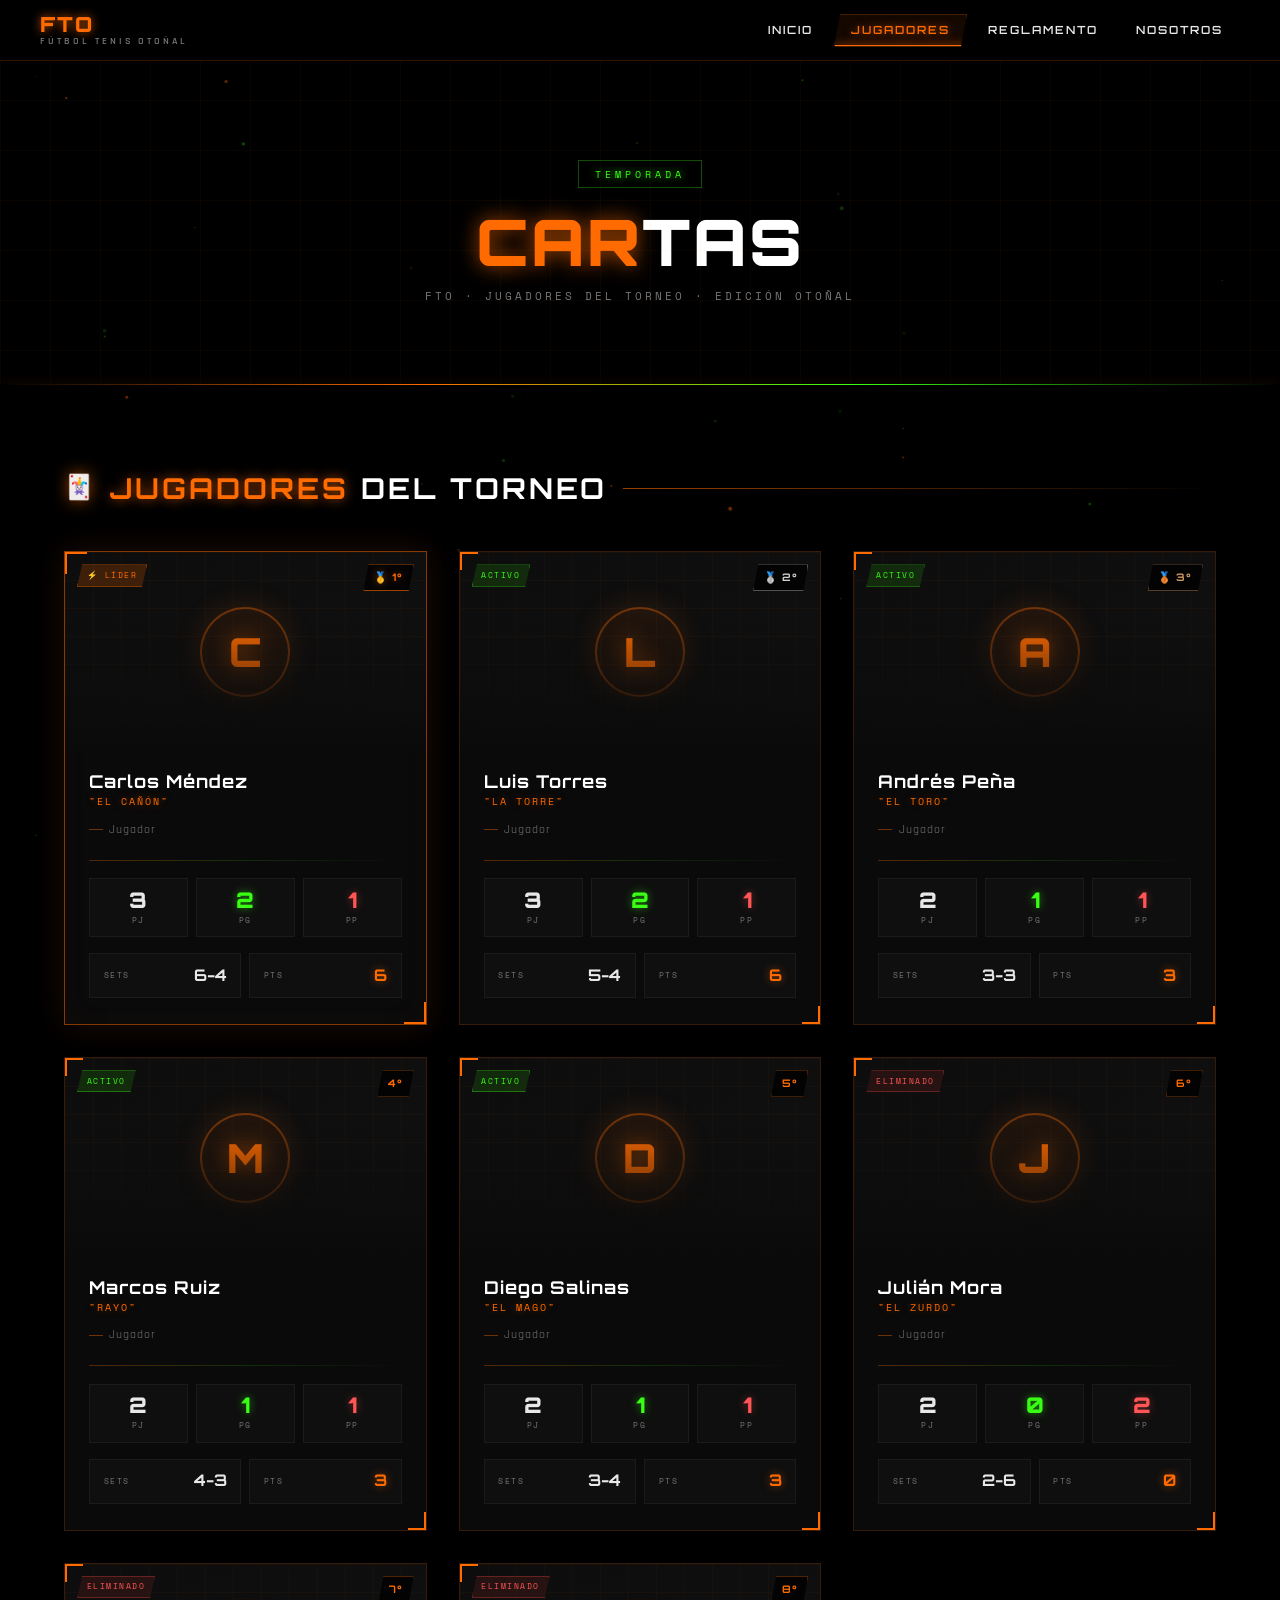
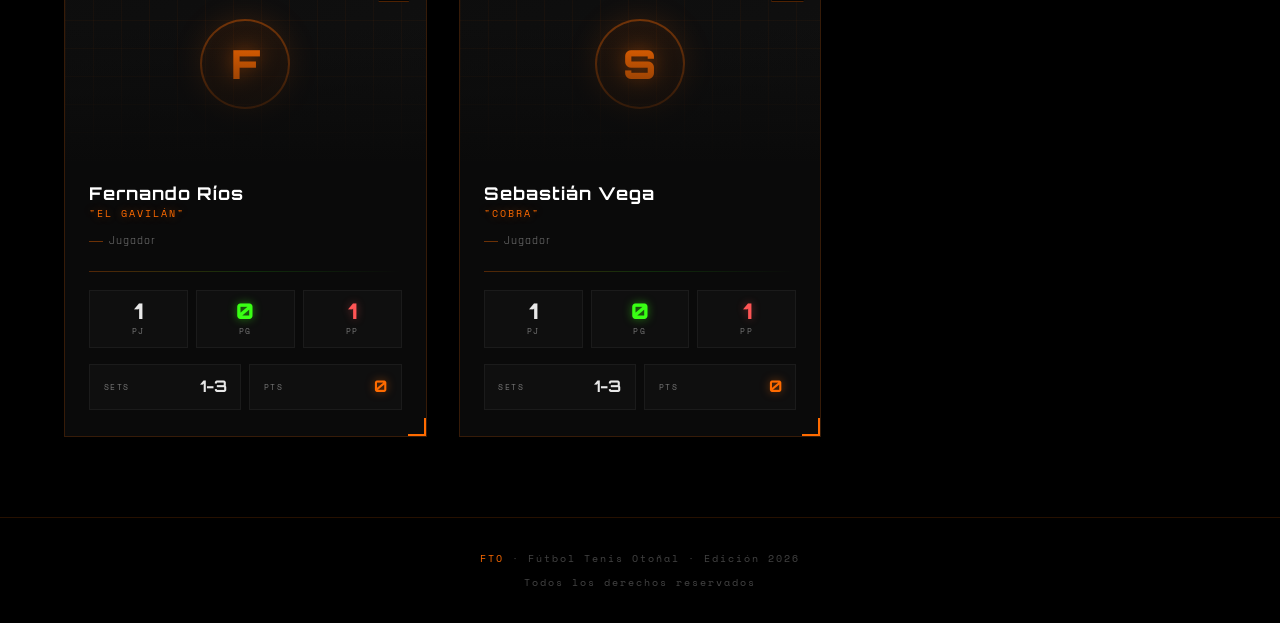
==== cartas/index.html @ f20ed4ea "b" ====
<!DOCTYPE html>
<html lang="es">
<head>
    <meta charset="UTF-8" />
    <meta name="viewport" content="width=device-width, initial-scale=1.0" />
    <meta name="description" content="Cartas de jugadores — FTO 2026." />
    <title>Cartas — FTO</title>
    <link rel="stylesheet" href="../css/style.css" />
    <link rel="stylesheet" href="../css/pages.css" />
    <link rel="stylesheet" href="../css/cartas.css" />

    <link rel="icon" type="image/png" href="img/favicon.png">
    </head>
    <body>

    <canvas id="particles-canvas" aria-hidden="true"></canvas>

    <!-- ░░ NAVBAR ░░ -->
    <nav class="navbar" role="navigation">
    <a href="/" class="nav-logo">
        <img src="img/Logo.png" alt="Logo FTO" onerror="this.style.display='none'" />
        <div class="nav-logo-text">
        <span class="nav-siglas">FTO</span>
        <span class="nav-nombre">Fútbol Tenis Otoñal</span>
        </div>
    </a>
    <button class="burger-btn" id="burger-btn" aria-label="Abrir menú">
        <span></span><span></span><span></span>
    </button>
    <ul class="nav-menu" id="nav-menu">
        <li><a href="/" class="nav-link">Inicio</a></li>
        <li><a href="/jugadores/"  class="nav-link active">Jugadores</a></li>
        <li><a href="/reglamento/" class="nav-link">Reglamento</a></li>
        <li><a href="/nosotros/"   class="nav-link">Nosotros</a></li>
    </ul>
    </nav>

    <!-- ░░ HERO INTERIOR ░░ -->
    <header class="page-hero">
    <div class="page-hero-bg" aria-hidden="true"></div>
    <div class="page-hero-tag">Temporada</div>
    <h1 class="page-hero-title"><span>Car</span>tas</h1>
    <p class="page-hero-sub">FTO · Jugadores del torneo · Edición Otoñal</p>
    <div class="page-hero-line" aria-hidden="true"></div>
    </header>

    <!-- ░░ GRID DE CARTAS ░░ -->
    <main class="section">
    <div class="container">

        <div class="section-header reveal">
        <span class="section-icon" aria-hidden="true">🃏</span>
        <h2 class="section-title">
            <span>Jugadores</span> del Torneo
        </h2>
        <div class="section-line" aria-hidden="true"></div>
        </div>

        <div class="cartas-grid" id="cartas-grid" aria-label="Cartas de jugadores">
        <!-- Renderizado por cartas.js -->
        </div>

    </div>
    </main>

    <!-- ░░ FOOTER ░░ -->
    <footer class="footer">
    <div class="footer-inner">
        <img src="img/Logo.png" alt="Logo FTO" class="footer-logo" onerror="this.style.display='none'" />
        <p class="footer-text"><span>FTO</span> · Fútbol Tenis Otoñal · Edición 2026</p>
        <p class="footer-text">Todos los derechos reservados</p>
    </div>
</footer>

<script src="../js/data.js"></script>
<script src="../js/pages.js"></script>
<script src="../js/cartas.js"></script>
</body>
</html>
---- css/style.css ----
/* =====================================================
   FTO - FÚTBOL TENIS OTOÑAL
   ESTILOS PRINCIPALES — Futurista, Neón, Otoñal
   ===================================================== */

@import url('https://fonts.googleapis.com/css2?family=Orbitron:wght@400;600;700;900&family=Rajdhani:wght@300;400;500;600;700&family=Space+Mono:wght@400;700&display=swap');

/* ─── VARIABLES ─────────────────────────────────────── */
:root {
  --naranja: #FF6B00;
  --naranja-glow: #FF8C00;
  --naranja-dark: #CC5500;
  --verde: #39FF14;
  --verde-dark: #25B50D;
  --verde-glow: #50FF30;
  --negro: #000000;
  --negro-card: #0A0A0A;
  --negro-mid: #111111;
  --negro-soft: #1A1A1A;
  --blanco: #FFFFFF;
  --blanco-soft: #E8E8E8;
  --gris: #444444;
  --gris-claro: #777777;

  --font-titulo: 'Orbitron', monospace;
  --font-cuerpo: 'Rajdhani', sans-serif;
  --font-mono: 'Space Mono', monospace;

  --transition: 0.3s cubic-bezier(0.4, 0, 0.2, 1);
  --radius: 4px;
  --radius-lg: 8px;
}

/* ─── RESET & BASE ──────────────────────────────────── */
*, *::before, *::after { box-sizing: border-box; margin: 0; padding: 0; }

html { scroll-behavior: smooth; font-size: 16px; }

body {
  background-color: var(--negro);
  color: var(--blanco);
  font-family: var(--font-cuerpo);
  font-size: 1rem;
  line-height: 1.6;
  overflow-x: hidden;
  min-height: 100vh;
}

a { text-decoration: none; color: inherit; }
ul { list-style: none; }
img { max-width: 100%; display: block; }

/* ─── PARTÍCULAS ────────────────────────────────────── */
#particles-canvas {
  position: fixed;
  top: 0; left: 0;
  width: 100%; height: 100%;
  z-index: 0;
  pointer-events: none;
}

/* ─── NAVBAR ────────────────────────────────────────── */
.navbar {
  position: fixed;
  top: 0; left: 0; right: 0;
  z-index: 1000;
  display: flex;
  align-items: center;
  justify-content: space-between;
  padding: 0.8rem 2.5rem;
  background: rgba(0, 0, 0, 0.6);
  backdrop-filter: blur(12px);
  -webkit-backdrop-filter: blur(12px);
  border-bottom: 1px solid rgba(255, 107, 0, 0.2);
  transition: var(--transition);
}

.navbar.scrolled {
  background: rgba(0, 0, 0, 0.92);
  border-bottom-color: var(--naranja);
  box-shadow: 0 0 30px rgba(255, 107, 0, 0.15);
}

.nav-logo {
  display: flex;
  align-items: center;
  gap: 0.75rem;
}

.nav-logo img {
  height: 48px;
  width: auto;
  filter: drop-shadow(0 0 8px rgba(255, 107, 0, 0.6));
  transition: var(--transition);
}

.nav-logo img:hover {
  filter: drop-shadow(0 0 16px rgba(255, 107, 0, 1));
}

.nav-logo-text {
  display: flex;
  flex-direction: column;
  line-height: 1.1;
}

.nav-siglas {
  font-family: var(--font-titulo);
  font-size: 1.3rem;
  font-weight: 900;
  color: var(--naranja);
  text-shadow: 0 0 10px rgba(255, 107, 0, 0.8);
  letter-spacing: 2px;
}

.nav-nombre {
  font-family: var(--font-cuerpo);
  font-size: 0.65rem;
  color: var(--gris-claro);
  letter-spacing: 3px;
  text-transform: uppercase;
  font-weight: 600;
}

.nav-menu {
  display: flex;
  align-items: center;
  gap: 0.25rem;
}

.nav-link {
  position: relative;
  font-family: var(--font-titulo);
  font-size: 0.7rem;
  font-weight: 600;
  letter-spacing: 2px;
  text-transform: uppercase;
  color: var(--blanco-soft);
  padding: 0.5rem 1rem;
  border: 1px solid transparent;
  transition: var(--transition);
  clip-path: polygon(6px 0%, 100% 0%, calc(100% - 6px) 100%, 0% 100%);
}

.nav-link::after {
  content: '';
  position: absolute;
  bottom: -2px; left: 0;
  width: 0; height: 2px;
  background: var(--naranja);
  box-shadow: 0 0 8px var(--naranja);
  transition: width var(--transition);
}

.nav-link:hover,
.nav-link.active {
  color: var(--naranja);
  background: rgba(255, 107, 0, 0.08);
  border-color: rgba(255, 107, 0, 0.3);
  text-shadow: 0 0 8px rgba(255, 107, 0, 0.6);
}

.nav-link:hover::after,
.nav-link.active::after {
  width: 100%;
}

/* Botones sueltos */

.a_button {
  position: relative;
  font-family: var(--font-titulo);
  font-size: 0.7rem;
  font-weight: 600;
  letter-spacing: 2px;
  text-transform: uppercase;
  color: var(--blanco-soft);
  padding: 0.5rem 1rem;
  border: 1px solid transparent;
  transition: var(--transition);
  clip-path: polygon(6px 0%, 100% 0%, calc(100% - 6px) 100%, 0% 100%);
  border: 1px solid var(--naranja);
  box-shadow: 0 0 8px var(--naranja);

  display: block;
  width: 100%;
  margin: 2rem auto;
}

.a_button::after {
  content: '';
  position: absolute;
  bottom: -2px; left: 0;
  width: 0; height: 2px;
  background: var(--naranja);
  box-shadow: 0 0 8px var(--naranja);
  transition: width var(--transition);
}

.a_button:hover,
.a_button.active {
  color: var(--naranja);
  background: rgba(255, 107, 0, 0.08);
  border-color: rgba(255, 107, 0, 0.3);
  text-shadow: 0 0 8px rgba(255, 107, 0, 0.6);
}

.a_button:hover::after,
.a_button.active::after {
  width: 100%;
}


/* Burger menu */
.burger-btn {
  display: none;
  flex-direction: column;
  justify-content: center;
  gap: 5px;
  background: none;
  border: none;
  cursor: pointer;
  padding: 4px;
}

.burger-btn span {
  display: block;
  width: 26px;
  height: 2px;
  background: var(--naranja);
  transition: var(--transition);
  transform-origin: center;
  box-shadow: 0 0 6px var(--naranja);
}

.burger-btn.active span:nth-child(1) { transform: rotate(45deg) translate(5px, 5px); }
.burger-btn.active span:nth-child(2) { opacity: 0; }
.burger-btn.active span:nth-child(3) { transform: rotate(-45deg) translate(5px, -5px); }

/* ─── HERO SECTION ──────────────────────────────────── */
.hero {
  position: relative;
  z-index: 1;
  min-height: 100vh;
  display: flex;
  flex-direction: column;
  align-items: center;
  justify-content: center;
  text-align: center;
  padding: 120px 1.5rem 4rem;
  overflow: hidden;
}

.hero-bg-lines {
  position: absolute;
  inset: 0;
  background-image:
    linear-gradient(rgba(255, 107, 0, 0.04) 1px, transparent 1px),
    linear-gradient(90deg, rgba(255, 107, 0, 0.04) 1px, transparent 1px);
  background-size: 60px 60px;
  animation: gridMove 20s linear infinite;
}

@keyframes gridMove {
  0% { background-position: 0 0; }
  100% { background-position: 60px 60px; }
}

.hero-badge {
  display: inline-flex;
  align-items: center;
  gap: 0.5rem;
  font-family: var(--font-mono);
  font-size: 0.7rem;
  letter-spacing: 4px;
  text-transform: uppercase;
  color: var(--verde);
  border: 1px solid var(--verde);
  padding: 0.35rem 1rem;
  margin-bottom: 2rem;
  position: relative;
  text-shadow: 0 0 8px var(--verde);
  box-shadow: 0 0 12px rgba(57, 255, 20, 0.2), inset 0 0 12px rgba(57, 255, 20, 0.05);
  animation: badgePulse 2s ease-in-out infinite;
}

@keyframes badgePulse {
  0%, 100% { box-shadow: 0 0 12px rgba(57, 255, 20, 0.2), inset 0 0 12px rgba(57, 255, 20, 0.05); }
  50% { box-shadow: 0 0 20px rgba(57, 255, 20, 0.4), inset 0 0 20px rgba(57, 255, 20, 0.1); }
}

.hero-badge::before, .hero-badge::after {
  content: '';
  width: 6px; height: 6px;
  background: var(--verde);
  border-radius: 50%;
  box-shadow: 0 0 6px var(--verde);
  animation: blink 1.5s ease-in-out infinite;
}

@keyframes blink {
  0%, 100% { opacity: 1; }
  50% { opacity: 0.3; }
}

.hero-logo {
  width: min(220px, 40vw);
  margin: 0 auto 1.5rem;
  filter: drop-shadow(0 0 20px rgba(255, 107, 0, 0.6)) drop-shadow(0 0 40px rgba(255, 107, 0, 0.3));
  animation: logoFloat 4s ease-in-out infinite;
}

@keyframes logoFloat {
  0%, 100% { transform: translateY(0); }
  50% { transform: translateY(-10px); }
}

.hero-titulo {
  font-family: var(--font-titulo);
  font-size: clamp(2.2rem, 7vw, 5rem);
  font-weight: 900;
  letter-spacing: -1px;
  line-height: 1.05;
  text-transform: uppercase;
  margin-bottom: 0.5rem;
}

.hero-titulo .linea1 {
  display: block;
  color: var(--blanco);
  text-shadow: 0 0 30px rgba(255,255,255,0.2);
}

.hero-titulo .linea2 {
  display: block;
  color: var(--naranja);
  text-shadow: 0 0 20px var(--naranja), 0 0 40px rgba(255, 107, 0, 0.5);
  animation: neonFlicker 5s infinite;
}

@keyframes neonFlicker {
  0%, 97%, 100% { text-shadow: 0 0 20px var(--naranja), 0 0 40px rgba(255, 107, 0, 0.5); }
  98% { text-shadow: none; }
  99% { text-shadow: 0 0 20px var(--naranja), 0 0 40px rgba(255, 107, 0, 0.5); }
}

.hero-titulo .linea3 {
  display: block;
  color: var(--blanco);
  font-size: 0.55em;
  letter-spacing: 8px;
  color: var(--gris-claro);
  margin-top: 0.3rem;
}

.hero-subtitulo {
  font-size: 1rem;
  color: var(--gris-claro);
  letter-spacing: 3px;
  text-transform: uppercase;
  margin-bottom: 3rem;
  font-family: var(--font-mono);
}

/* Stats bar */
.stats-bar {
  display: flex;
  align-items: center;
  gap: 0;
  flex-wrap: wrap;
  justify-content: center;
  border: 1px solid rgba(255, 107, 0, 0.25);
  overflow: hidden;
  clip-path: polygon(12px 0%, 100% 0%, calc(100% - 12px) 100%, 0% 100%);
}

.stat-item {
  display: flex;
  flex-direction: column;
  align-items: center;
  padding: 1rem 2.5rem;
  position: relative;
}

.stat-item + .stat-item::before {
  content: '';
  position: absolute;
  left: 0; top: 20%; bottom: 20%;
  width: 1px;
  background: rgba(255, 107, 0, 0.3);
}

.stat-num {
  font-family: var(--font-titulo);
  font-size: 2.2rem;
  font-weight: 900;
  color: var(--naranja);
  text-shadow: 0 0 15px rgba(255, 107, 0, 0.7);
  line-height: 1;
}

.stat-label {
  font-family: var(--font-mono);
  font-size: 0.6rem;
  letter-spacing: 3px;
  color: var(--gris-claro);
  text-transform: uppercase;
  margin-top: 0.25rem;
}

/* Scroll indicator */
.scroll-indicator {
  position: absolute;
  bottom: 2rem;
  left: 50%;
  transform: translateX(-50%);
  display: flex;
  flex-direction: column;
  align-items: center;
  gap: 0.5rem;
  color: var(--gris);
  font-family: var(--font-mono);
  font-size: 0.6rem;
  letter-spacing: 3px;
  animation: scrollBounce 2s ease-in-out infinite;
}

.scroll-arrow {
  width: 20px; height: 20px;
  border-right: 2px solid var(--naranja);
  border-bottom: 2px solid var(--naranja);
  transform: rotate(45deg);
  box-shadow: 2px 2px 6px rgba(255, 107, 0, 0.4);
}

@keyframes scrollBounce {
  0%, 100% { transform: translateX(-50%) translateY(0); }
  50% { transform: translateX(-50%) translateY(8px); }
}

/* ─── LAYOUT GENERAL ────────────────────────────────── */
.section {
  position: relative;
  z-index: 1;
  padding: 5rem 0 4rem;
}

.container {
  max-width: 1200px;
  margin: 0 auto;
  padding: 0 1.5rem;
}

.section-header {
  display: flex;
  align-items: center;
  gap: 1rem;
  margin-bottom: 2.5rem;
}

.section-icon {
  font-size: 1.5rem;
  filter: drop-shadow(0 0 8px rgba(255, 107, 0, 0.6));
}

.section-title {
  font-family: var(--font-titulo);
  font-size: clamp(1.2rem, 3vw, 1.8rem);
  font-weight: 700;
  letter-spacing: 3px;
  text-transform: uppercase;
  color: var(--blanco);
}

.section-title span {
  color: var(--naranja);
  text-shadow: 0 0 12px rgba(255, 107, 0, 0.7);
}

.section-line {
  flex: 1;
  height: 1px;
  background: linear-gradient(to right, rgba(255, 107, 0, 0.6), transparent);
}

/* ─── TABLAS ────────────────────────────────────────── */
.table-wrapper {
  overflow-x: auto;
  border: 1px solid rgba(255, 107, 0, 0.2);
  background: rgba(10, 10, 10, 0.8);
  backdrop-filter: blur(8px);
  position: relative;
}

.table-wrapper::before {
  content: '';
  position: absolute;
  top: 0; left: 0; right: 0;
  height: 2px;
  background: linear-gradient(to right, transparent, var(--naranja), var(--verde), transparent);
  box-shadow: 0 0 12px rgba(255, 107, 0, 0.5);
}

.fto-table {
  width: 100%;
  border-collapse: collapse;
  font-family: var(--font-cuerpo);
  font-size: 0.95rem;
}

.fto-table thead tr {
  background: rgba(255, 107, 0, 0.08);
  border-bottom: 1px solid rgba(255, 107, 0, 0.4);
}

.fto-table thead th {
  font-family: var(--font-titulo);
  font-size: 0.6rem;
  letter-spacing: 3px;
  text-transform: uppercase;
  color: var(--naranja);
  padding: 1rem 1.25rem;
  text-align: left;
  font-weight: 600;
  white-space: nowrap;
}

.fto-table tbody tr {
  border-bottom: 1px solid rgba(255, 106, 0, 0.541);
  transition: var(--transition);
}

.fto-table tbody tr:hover {
  background: rgba(255, 107, 0, 0.04);
}

.fto-table tbody tr.row-destacado {
  background: rgba(255, 107, 0, 0.06);
  border-bottom-color: rgba(255, 107, 0, 0.15);
}

.fto-table tbody tr.row-destacado:hover {
  background: rgba(255, 107, 0, 0.1);
}

.fto-table td {
  padding: 1rem 1.25rem;
  vertical-align: middle;
}

/* Fecha box */
.fecha-box {
  display: flex;
  flex-direction: column;
  align-items: center;
  width: 44px;
  line-height: 1.1;
  display: inline-flex;
}

.fecha-dia {
  font-family: var(--font-titulo);
  font-size: 1.3rem;
  font-weight: 700;
  color: var(--naranja);
  text-shadow: 0 0 8px rgba(255, 107, 0, 0.5);
}

.fecha-mes {
  font-family: var(--font-mono);
  font-size: 0.55rem;
  color: var(--gris-claro);
  letter-spacing: 1px;
}

.hora-badge {
  display: block;
  font-family: var(--font-mono);
  font-size: 0.7rem;
  color: var(--verde);
  text-shadow: 0 0 6px var(--verde);
  margin-top: 0.25rem;
}

.td-fecha { min-width: 80px; }

/* VS container */
.vs-container {
  display: flex;
  align-items: center;
  gap: 1rem;
  flex-wrap: wrap;
}

.jugador-nombre {
  font-family: var(--font-cuerpo);
  font-size: 0.95rem;
  font-weight: 600;
  color: var(--blanco-soft);
  white-space: nowrap;
}

.jugador-ganador {
  color: var(--verde) !important;
  text-shadow: 0 0 8px rgba(57, 255, 20, 0.5);
  font-weight: 700 !important;
}

.jugador-perdedor {
  color: var(--gris-claro) !important;
}

.vs-badge {
  font-family: var(--font-titulo);
  font-size: 0.65rem;
  font-weight: 700;
  letter-spacing: 2px;
  color: var(--gris);
  white-space: nowrap;
  padding: 0.2rem 0.5rem;
  border: 1px solid rgba(255, 107, 0, 0.2);
  clip-path: polygon(6px 0%, 100% 0%, calc(100% - 6px) 100%, 0% 100%);
}

.vs-final {
  color: var(--naranja);
  border-color: var(--naranja);
  box-shadow: 0 0 8px rgba(255, 107, 0, 0.3);
  text-shadow: 0 0 6px rgba(255, 107, 0, 0.6);
}

/* Resultado marcador */
.resultado-row {
  display: flex;
  align-items: center;
  gap: 1rem;
  flex-wrap: wrap;
}

.marcador-box {
  display: flex;
  align-items: center;
  gap: 0.4rem;
  background: rgba(255, 107, 0, 0.06);
  border: 1px solid rgba(255, 107, 0, 0.2);
  padding: 0.3rem 0.75rem;
  clip-path: polygon(6px 0%, 100% 0%, calc(100% - 6px) 100%, 0% 100%);
}

.marcador-num {
  font-family: var(--font-titulo);
  font-size: 1.2rem;
  font-weight: 900;
  color: var(--gris);
  min-width: 1.5ch;
  text-align: center;
}

.num-ganador {
  color: var(--verde);
  text-shadow: 0 0 10px rgba(57, 255, 20, 0.6);
}

.marcador-sep {
  color: var(--gris);
  font-size: 0.8rem;
}

/* Ronda tag */
.ronda-tag {
  font-family: var(--font-mono);
  font-size: 0.65rem;
  letter-spacing: 1px;
  text-transform: uppercase;
  color: var(--gris-claro);
  border: 1px solid rgba(255,255,255,0.1);
  padding: 0.2rem 0.6rem;
  white-space: nowrap;
}

.tag-final {
  color: var(--naranja);
  border-color: var(--naranja);
  box-shadow: 0 0 8px rgba(255, 107, 0, 0.3);
  text-shadow: 0 0 6px rgba(255, 107, 0, 0.5);
  animation: badgePulse 2s ease-in-out infinite;
}

/* Estado badges */
.estado-badge {
  font-family: var(--font-mono);
  font-size: 0.6rem;
  letter-spacing: 1px;
  text-transform: uppercase;
  padding: 0.25rem 0.6rem;
  border-radius: 2px;
  white-space: nowrap;
}

.estado-pendiente {
  background: rgba(57, 255, 20, 0.08);
  color: var(--verde);
  border: 1px solid rgba(57, 255, 20, 0.3);
  box-shadow: 0 0 6px rgba(57, 255, 20, 0.15);
}

.estado-finalizado {
  background: rgba(255, 107, 0, 0.08);
  color: var(--naranja);
  border: 1px solid rgba(255, 107, 0, 0.3);
}

/* Cancha / duracion */
.cancha-icon, .duracion-icon { margin-right: 0.25rem; }
.td-cancha, .td-duracion {
  font-size: 0.85rem;
  color: var(--gris-claro);
  white-space: nowrap;
}

/* Empty row */
.empty-row {
  text-align: center;
  color: var(--gris);
  font-family: var(--font-mono);
  font-size: 0.8rem;
  letter-spacing: 2px;
  padding: 2.5rem !important;
}

/* ─── SEPARADOR DECORATIVO ──────────────────────────── */
.divider {
  height: 1px;
  background: linear-gradient(to right, transparent, rgba(255, 107, 0, 0.3), rgba(57, 255, 20, 0.3), transparent);
  margin: 0 1.5rem;
}

/* ─── REVEAL ANIMATIONS ─────────────────────────────── */
.reveal {
  opacity: 0;
  transform: translateY(30px);
  transition: opacity 0.7s ease, transform 0.7s ease;
}

.reveal.visible {
  opacity: 1;
  transform: translateY(0);
}

.reveal-delay-1 { transition-delay: 0.1s; }
.reveal-delay-2 { transition-delay: 0.2s; }
.reveal-delay-3 { transition-delay: 0.3s; }

/* ─── FOOTER ────────────────────────────────────────── */
.footer {
  position: relative;
  z-index: 1;
  border-top: 1px solid rgba(255, 107, 0, 0.15);
  padding: 2rem 1.5rem;
  text-align: center;
}

.footer-inner {
  max-width: 1200px;
  margin: 0 auto;
  display: flex;
  flex-direction: column;
  align-items: center;
  gap: 0.5rem;
}

.footer-logo {
  height: 36px;
  filter: brightness(0.6);
  transition: var(--transition);
}

.footer-logo:hover { filter: brightness(1) drop-shadow(0 0 8px var(--naranja)); }

.footer-text {
  font-family: var(--font-mono);
  font-size: 0.65rem;
  color: var(--gris);
  letter-spacing: 2px;
}

.footer-text span {
  color: var(--naranja);
}

/* ─── RESPONSIVE ────────────────────────────────────── */
@media (max-width: 768px) {
  .navbar { padding: 0.8rem 1.25rem; }

  .burger-btn { display: flex; }

  /* Menú cerrado: completamente oculto e inaccesible */
  .nav-menu {
    position: absolute;
    top: 100%; left: 0; right: 0;
    flex-direction: column;
    background: rgba(0, 0, 0, 0.98);
    border-bottom: 1px solid rgba(255, 255, 255, 0.06);
    padding: 0;          /* sin padding cuando está cerrado */
    gap: 0;
    max-height: 0;
    overflow: hidden;
    visibility: hidden;  /* oculta completamente, nada se filtra */
    transition: max-height 0.4s ease, visibility 0.4s ease;
    /* Sin borde naranja en móvil */
    border-top: none;
  }

  /* Menú abierto */
  .nav-menu.open {
    max-height: 280px;
    visibility: visible;
    padding: 0.5rem 0;
  }

  /* Links del menú móvil — sin efectos naranja */
  .nav-link {
    clip-path: none;
    border: none;
    border-bottom: 1px solid rgba(255, 255, 255, 0.05);
    padding: 0.9rem 1.5rem;
    width: 100%;
    text-align: center;
    background: transparent;
    /* Quitamos efectos naranja en hover/active para móvil */
    color: var(--blanco-soft);
    text-shadow: none;
    box-shadow: none;
  }

  .nav-link:hover,
  .nav-link.active {
    color: var(--blanco);
    background: rgba(255, 255, 255, 0.04);
    border-color: rgba(255, 255, 255, 0.05);
    text-shadow: none;
    box-shadow: none;
  }

  /* Sin la línea naranja inferior en móvil */
  .nav-link::after { display: none; }

  .hero { padding: 100px 1rem 3rem; }

  .stats-bar { clip-path: none; border-radius: var(--radius); }
  .stat-item { padding: 1rem 1.5rem; }
  .stat-num { font-size: 1.8rem; }

  .section { padding: 3.5rem 0 2.5rem; }

  .vs-container, .resultado-row { flex-direction: column; gap: 0.5rem; align-items: flex-start; }

  .fto-table thead th, .fto-table td { padding: 0.75rem 0.75rem; }

  /* Ocultamos columnas específicas por clase — más confiable que nth-child */
  .td-cancha, .th-cancha,
  .td-duracion, .th-duracion { display: none; }

  .td-cancha, .td-duracion { display: none; }
}

@media (max-width: 480px) {
  .hero-titulo { font-size: 1.9rem; }
  .stat-item { padding: 0.75rem 1rem; }
  .stat-num { font-size: 1.5rem; }

  /* En pantallas muy pequeñas, ocultar también Estado */
  .fto-table th:nth-child(5),
  .fto-table td:nth-child(5) { display: none; }
}
---- css/pages.css ----
/* =====================================================
   FTO — ESTILOS DE PÁGINAS SECUNDARIAS
   Reglamento · Jugadores · Nosotros
   ===================================================== */

/* ─── HERO INTERIOR (páginas internas) ─────────────── */
.page-hero {
  position: relative;
  z-index: 1;
  padding: 160px 1.5rem 5rem;
  text-align: center;
  overflow: hidden;
}

.page-hero-bg {
  position: absolute;
  inset: 0;
  background-image:
    linear-gradient(rgba(255, 107, 0, 0.04) 1px, transparent 1px),
    linear-gradient(90deg, rgba(255, 107, 0, 0.04) 1px, transparent 1px);
  background-size: 50px 50px;
  animation: gridMove 20s linear infinite;
}

.page-hero-tag {
  display: inline-block;
  font-family: var(--font-mono);
  font-size: 0.65rem;
  letter-spacing: 4px;
  text-transform: uppercase;
  color: var(--verde);
  border: 1px solid rgba(57, 255, 20, 0.3);
  padding: 0.3rem 1rem;
  margin-bottom: 1.25rem;
  text-shadow: 0 0 8px var(--verde);
}

.page-hero-title {
  font-family: var(--font-titulo);
  font-size: clamp(2rem, 6vw, 4rem);
  font-weight: 900;
  text-transform: uppercase;
  letter-spacing: 2px;
  line-height: 1.05;
  color: var(--blanco);
}

.page-hero-title span {
  color: var(--naranja);
  text-shadow: 0 0 20px rgba(255, 107, 0, 0.7);
}

.page-hero-sub {
  margin-top: 0.75rem;
  font-family: var(--font-mono);
  font-size: 0.7rem;
  letter-spacing: 3px;
  color: var(--gris-claro);
  text-transform: uppercase;
}

/* Línea decorativa bajo el hero */
.page-hero-line {
  position: absolute;
  bottom: 0; left: 0; right: 0;
  height: 1px;
  background: linear-gradient(to right, transparent, var(--naranja), var(--verde), transparent);
  box-shadow: 0 0 12px rgba(255, 107, 0, 0.4);
}

/* ─── CORNER ACCENTS (tarjetas con esquinas) ────────── */
.corner-card {
  position: relative;
  background: rgba(10, 10, 10, 0.85);
  backdrop-filter: blur(10px);
  border: 1px solid rgba(255, 107, 0, 0.15);
  padding: 2.5rem;
  transition: border-color var(--transition), box-shadow var(--transition);
}

.corner-card::before,
.corner-card::after {
  content: '';
  position: absolute;
  width: 16px; height: 16px;
  border-color: var(--naranja);
  border-style: solid;
}

.corner-card::before {
  top: -1px; left: -1px;
  border-width: 2px 0 0 2px;
  box-shadow: -2px -2px 8px rgba(255, 107, 0, 0.3);
}

.corner-card::after {
  bottom: -1px; right: -1px;
  border-width: 0 2px 2px 0;
  box-shadow: 2px 2px 8px rgba(255, 107, 0, 0.3);
}

.corner-card:hover {
  border-color: rgba(255, 107, 0, 0.35);
  box-shadow: 0 0 30px rgba(255, 107, 0, 0.08);
}

/* ─────────────────────────────────────────────────────
   REGLAMENTO
   ───────────────────────────────────────────────────── */

.reglamento-intro {
  font-family: var(--font-cuerpo);
  font-size: 0.95rem;
  color: var(--gris-claro);
  letter-spacing: 1px;
  text-align: center;
  max-width: 600px;
  margin: 0 auto 2.5rem;
  line-height: 1.7;
}

/* El "Word" simulado */
.word-wrapper {
  max-width: 860px;
  margin: 0 auto;
  position: relative;
}

/* Barra superior tipo aplicación */
.word-topbar {
  display: flex;
  align-items: center;
  gap: 0.6rem;
  background: rgba(20, 20, 20, 0.95);
  border: 1px solid rgba(255, 107, 0, 0.25);
  border-bottom: none;
  padding: 0.65rem 1.25rem;
}

.word-dot {
  width: 11px; height: 11px;
  border-radius: 50%;
}

.word-dot.rojo   { background: #FF5F57; box-shadow: 0 0 6px rgba(255,95,87,0.5); }
.word-dot.ambar  { background: #FEBC2E; box-shadow: 0 0 6px rgba(254,188,46,0.4); }
.word-dot.verde  { background: #28C840; box-shadow: 0 0 6px rgba(40,200,64,0.4); }

.word-title-bar {
  flex: 1;
  text-align: center;
  font-family: var(--font-mono);
  font-size: 0.6rem;
  letter-spacing: 3px;
  color: var(--gris-claro);
  text-transform: uppercase;
}

.word-toolbar {
  display: flex;
  align-items: center;
  gap: 0.5rem;
  background: rgba(15, 15, 15, 0.9);
  border: 1px solid rgba(255, 107, 0, 0.15);
  border-top: 1px solid rgba(255, 255, 255, 0.04);
  border-bottom: none;
  padding: 0.5rem 1.25rem;
  flex-wrap: wrap;
}

.toolbar-btn {
  font-family: var(--font-mono);
  font-size: 0.6rem;
  letter-spacing: 1px;
  color: var(--gris-claro);
  padding: 0.2rem 0.5rem;
  border: 1px solid transparent;
  cursor: default;
  transition: var(--transition);
  user-select: none;
}

.toolbar-btn:hover {
  border-color: rgba(255, 107, 0, 0.3);
  color: var(--naranja);
  background: rgba(255, 107, 0, 0.05);
}

.toolbar-sep {
  width: 1px; height: 14px;
  background: rgba(255, 255, 255, 0.08);
  margin: 0 0.2rem;
}

/* Hoja del documento */
.word-doc {
  background: #FAFAF8;
  border: 1px solid rgba(255, 107, 0, 0.2);
  min-height: 700px;
  padding: 3.5rem 4rem;
  position: relative;
  box-shadow:
    0 4px 40px rgba(0, 0, 0, 0.6),
    0 0 0 1px rgba(255, 107, 0, 0.08);
}

/* Margen izquierdo estilo Word */
.word-doc::before {
  content: '';
  position: absolute;
  top: 0; bottom: 0;
  left: 3.5rem;
  width: 1px;
  background: rgba(255, 100, 0, 0.15);
}

/* Texto del documento */
.word-content {
  font-family: 'Georgia', 'Times New Roman', serif;
  font-size: 1rem;
  line-height: 1.8;
  color: #1a1a1a;
  max-width: 100%;
}

.word-content h1 {
  font-size: 1.5rem;
  font-weight: 700;
  text-align: center;
  margin-bottom: 0.25rem;
  color: #111;
  letter-spacing: 0.5px;
}

.word-content h2 {
  font-size: 1rem;
  font-weight: 400;
  text-align: center;
  color: #555;
  margin-bottom: 2rem;
  font-style: italic;
}

.word-content p {
  margin-bottom: 1rem;
  color: #333;
  text-align: justify;
}

.word-content .placeholder-text {
  color: #999;
  font-style: italic;
}

/* Número de página */
.word-footer-bar {
  display: flex;
  justify-content: space-between;
  align-items: center;
  background: rgba(15, 15, 15, 0.9);
  border: 1px solid rgba(255, 107, 0, 0.15);
  border-top: 1px solid rgba(255, 107, 0, 0.25);
  padding: 0.4rem 1.25rem;
  font-family: var(--font-mono);
  font-size: 0.55rem;
  letter-spacing: 2px;
  color: var(--gris);
  text-transform: uppercase;
}

.word-footer-bar .word-status {
  display: flex;
  align-items: center;
  gap: 0.4rem;
}

.word-status-dot {
  width: 6px; height: 6px;
  border-radius: 50%;
  background: var(--verde);
  box-shadow: 0 0 6px var(--verde);
  animation: blink 2s ease-in-out infinite;
}

/* ─────────────────────────────────────────────────────
   JUGADORES
   ───────────────────────────────────────────────────── */

/* Top 3 podio */
.podio-section {
  margin-bottom: 3.5rem;
}

.podio-grid {
  display: grid;
  grid-template-columns: repeat(3, 1fr);
  gap: 1rem;
  max-width: 700px;
  margin: 0 auto;
  align-items: end;
}

.podio-card {
  position: relative;
  text-align: center;
  padding: 1.5rem 1rem 1rem;
  background: rgba(10, 10, 10, 0.9);
  border: 1px solid rgba(255, 107, 0, 0.12);
  transition: var(--transition);
}

.podio-card:hover {
  border-color: rgba(255, 107, 0, 0.4);
  transform: translateY(-4px);
}

.podio-card.pos-1 {
  border-color: rgba(255, 107, 0, 0.5);
  box-shadow: 0 0 25px rgba(255, 107, 0, 0.15), inset 0 0 20px rgba(255, 107, 0, 0.04);
  padding-top: 2.5rem;
}

.podio-card.pos-2 { border-color: rgba(255,255,255,0.1); }
.podio-card.pos-3 { border-color: rgba(255,160,50,0.15); }

.podio-rank {
  font-family: var(--font-titulo);
  font-size: 2rem;
  font-weight: 900;
  line-height: 1;
  margin-bottom: 0.5rem;
}

.pos-1 .podio-rank { color: var(--naranja); text-shadow: 0 0 15px rgba(255,107,0,0.7); font-size: 2.5rem; }
.pos-2 .podio-rank { color: #c0c0c0; text-shadow: 0 0 10px rgba(200,200,200,0.4); }
.pos-3 .podio-rank { color: #cd7f32; text-shadow: 0 0 10px rgba(205,127,50,0.4); }

.podio-avatar {
  width: 52px; height: 52px;
  border-radius: 50%;
  background: rgba(255, 107, 0, 0.1);
  border: 2px solid rgba(255, 107, 0, 0.3);
  display: flex;
  align-items: center;
  justify-content: center;
  font-family: var(--font-titulo);
  font-size: 1.2rem;
  font-weight: 700;
  color: var(--naranja);
  margin: 0 auto 0.75rem;
}

.pos-1 .podio-avatar {
  width: 64px; height: 64px;
  border-color: var(--naranja);
  box-shadow: 0 0 15px rgba(255, 107, 0, 0.4);
  font-size: 1.5rem;
}

.podio-nombre {
  font-family: var(--font-cuerpo);
  font-weight: 700;
  font-size: 0.9rem;
  color: var(--blanco);
  margin-bottom: 0.2rem;
}

.podio-apodo {
  font-family: var(--font-mono);
  font-size: 0.6rem;
  color: var(--naranja);
  letter-spacing: 2px;
  text-transform: uppercase;
  margin-bottom: 0.5rem;
}

.podio-pts {
  font-family: var(--font-titulo);
  font-size: 1.1rem;
  color: var(--verde);
  text-shadow: 0 0 8px rgba(57, 255, 20, 0.5);
  font-weight: 700;
}

.podio-pts-label {
  font-family: var(--font-mono);
  font-size: 0.55rem;
  color: var(--gris-claro);
  letter-spacing: 2px;
}

/* Avatar inicial */
.avatar-inicial {
  width: 36px; height: 36px;
  border-radius: 50%;
  background: rgba(255, 107, 0, 0.1);
  border: 1px solid rgba(255, 107, 0, 0.3);
  display: inline-flex;
  align-items: center;
  justify-content: center;
  font-family: var(--font-titulo);
  font-size: 0.8rem;
  font-weight: 700;
  color: var(--naranja);
  flex-shrink: 0;
}

.jugador-cell {
  display: flex;
  align-items: center;
  gap: 0.75rem;
}

.jugador-cell-info {
  display: flex;
  flex-direction: column;
  line-height: 1.2;
}

.jugador-cell-apodo {
  font-family: var(--font-mono);
  font-size: 0.6rem;
  color: var(--naranja);
  letter-spacing: 1px;
  text-transform: uppercase;
}

/* Posición ranking */
.rank-num {
  font-family: var(--font-titulo);
  font-size: 1rem;
  font-weight: 700;
  color: var(--gris);
  width: 2ch;
  text-align: center;
}

.rank-num.rank-1 { color: var(--naranja); text-shadow: 0 0 8px rgba(255,107,0,0.6); }
.rank-num.rank-2 { color: #c0c0c0; }
.rank-num.rank-3 { color: #cd7f32; }

/* PG / PP badges */
.stat-badge {
  display: inline-flex;
  align-items: center;
  justify-content: center;
  font-family: var(--font-titulo);
  font-size: 0.85rem;
  font-weight: 700;
  min-width: 2rem;
  padding: 0.15rem 0.4rem;
}

.badge-win {
  color: var(--verde);
  text-shadow: 0 0 6px rgba(57, 255, 20, 0.5);
}

.badge-loss {
  color: #FF4444;
  text-shadow: 0 0 6px rgba(255, 68, 68, 0.4);
}

/* Estado del jugador */
.player-estado {
  font-family: var(--font-mono);
  font-size: 0.58rem;
  letter-spacing: 1px;
  text-transform: uppercase;
  padding: 0.2rem 0.6rem;
  border-radius: 2px;
  white-space: nowrap;
}

.estado-activo   { background: rgba(57,255,20,0.08);  color: var(--verde);  border: 1px solid rgba(57,255,20,0.3); }
.estado-lider    { background: rgba(255,107,0,0.1);   color: var(--naranja); border: 1px solid rgba(255,107,0,0.4); box-shadow: 0 0 8px rgba(255,107,0,0.2); }
.estado-eliminado{ background: rgba(255,68,68,0.06);  color: #FF4444;        border: 1px solid rgba(255,68,68,0.25); }

/* Puntos tabla */
.puntos-cell {
  font-family: var(--font-titulo);
  font-size: 1.05rem;
  font-weight: 700;
  color: var(--verde);
  text-shadow: 0 0 8px rgba(57, 255, 20, 0.4);
}

/* ─────────────────────────────────────────────────────
   NOSOTROS
   ───────────────────────────────────────────────────── */

.nosotros-grid {
  display: grid;
  grid-template-columns: 1fr 1fr;
  gap: 1.5rem;
  margin-bottom: 3rem;
}

.info-card {
  background: rgba(10,10,10,0.85);
  backdrop-filter: blur(8px);
  border: 1px solid rgba(255,107,0,0.12);
  padding: 2rem;
  position: relative;
  transition: var(--transition);
  overflow: hidden;
}

.info-card::before {
  content: '';
  position: absolute;
  top: 0; left: 0; right: 0;
  height: 2px;
  background: linear-gradient(to right, var(--naranja), transparent);
}

.info-card:hover {
  border-color: rgba(255,107,0,0.3);
  box-shadow: 0 0 24px rgba(255,107,0,0.06);
}

.info-card-icon {
  font-size: 2rem;
  margin-bottom: 1rem;
  filter: drop-shadow(0 0 8px rgba(255,107,0,0.5));
}

.info-card-title {
  font-family: var(--font-titulo);
  font-size: 0.8rem;
  font-weight: 700;
  letter-spacing: 3px;
  text-transform: uppercase;
  color: var(--naranja);
  margin-bottom: 0.75rem;
}

.info-card-text {
  font-family: var(--font-cuerpo);
  font-size: 0.95rem;
  color: var(--blanco-soft);
  line-height: 1.75;
}

.info-card-text span {
  color: var(--naranja);
  font-weight: 700;
}

/* Sección "Quiénes somos" ancha */
.nosotros-full {
  margin-bottom: 3rem;
}

/* Aviso legal / disclaimer */
.disclaimer-section {
  background: rgba(255, 68, 68, 0.04);
  border: 1px solid rgba(255, 68, 68, 0.2);
  padding: 2.5rem;
  position: relative;
  overflow: hidden;
}

.disclaimer-section::before {
  content: '';
  position: absolute;
  top: 0; left: 0; right: 0;
  height: 2px;
  background: linear-gradient(to right, #FF4444, transparent);
}

.disclaimer-title {
  font-family: var(--font-titulo);
  font-size: 0.75rem;
  letter-spacing: 4px;
  text-transform: uppercase;
  color: #FF4444;
  margin-bottom: 1.25rem;
  display: flex;
  align-items: center;
  gap: 0.6rem;
}

.disclaimer-list {
  list-style: none;
  display: flex;
  flex-direction: column;
  gap: 0.75rem;
}

.disclaimer-list li {
  display: flex;
  align-items: flex-start;
  gap: 0.75rem;
  font-family: var(--font-cuerpo);
  font-size: 0.9rem;
  color: var(--blanco-soft);
  line-height: 1.6;
}

.disclaimer-list li::before {
  content: '▸';
  color: #FF4444;
  flex-shrink: 0;
  margin-top: 2px;
  font-size: 0.7rem;
}

/* Equipo organizador */
.team-grid {
  display: grid;
  grid-template-columns: repeat(auto-fit, minmax(180px, 1fr));
  gap: 1rem;
  margin-top: 1.5rem;
}

.team-card {
  background: rgba(10,10,10,0.9);
  border: 1px solid rgba(255,107,0,0.1);
  padding: 1.5rem 1rem;
  text-align: center;
  transition: var(--transition);
}

.team-card:hover {
  border-color: rgba(255,107,0,0.35);
  transform: translateY(-3px);
  box-shadow: 0 0 20px rgba(255,107,0,0.08);
}

.team-avatar {
  width: 54px; height: 54px;
  border-radius: 50%;
  background: rgba(255,107,0,0.08);
  border: 2px solid rgba(255,107,0,0.3);
  display: flex;
  align-items: center;
  justify-content: center;
  font-size: 1.5rem;
  margin: 0 auto 0.75rem;
}

.team-name {
  font-family: var(--font-titulo);
  font-size: 0.65rem;
  letter-spacing: 2px;
  text-transform: uppercase;
  color: var(--naranja);
  margin-bottom: 0.25rem;
}

.team-role {
  font-family: var(--font-mono);
  font-size: 0.58rem;
  color: var(--gris-claro);
  letter-spacing: 1px;
}

/* ─── RESPONSIVE PÁGINAS SECUNDARIAS ───────────────── */
@media (max-width: 768px) {
  .page-hero { padding: 130px 1rem 3.5rem; }

  .word-doc { padding: 2rem 1.5rem 2rem 2rem; }
  .word-doc::before { left: 1.2rem; }

  .podio-grid { grid-template-columns: repeat(3, 1fr); gap: 0.5rem; }
  .podio-card { padding: 1rem 0.5rem 0.75rem; }
  .pos-1 .podio-avatar { width: 52px; height: 52px; font-size: 1.2rem; }
  .podio-nombre { font-size: 0.75rem; }
  .podio-apodo { display: none; }

  .nosotros-grid { grid-template-columns: 1fr; }

  .team-grid { grid-template-columns: repeat(2, 1fr); }
}

@media (max-width: 480px) {
  .word-toolbar { display: none; }
  .podio-grid { gap: 0.35rem; }
  .podio-rank { font-size: 1.5rem; }
  .pos-1 .podio-rank { font-size: 2rem; }
}
---- css/cartas.css ----
/* =====================================================
   FTO — CARTAS DE JUGADORES
   Estilo futurista · Neón otoñal
   ===================================================== */

/* ─── GRID DE CARTAS ────────────────────────────────── */
.cartas-grid {
  display: grid;
  grid-template-columns: repeat(auto-fill, minmax(280px, 1fr));
  gap: 2rem;
  padding-bottom: 1rem;
}

/* ─── CARTA BASE ────────────────────────────────────── */
.carta {
  position: relative;
  background: var(--negro-card);
  border: 1px solid rgba(255, 107, 0, 0.18);
  overflow: hidden;
  cursor: default;
  transition: transform 0.35s cubic-bezier(0.22, 1, 0.36, 1),
              box-shadow 0.35s ease,
              border-color 0.35s ease;
  /* Entrada animada */
  opacity: 0;
  transform: translateY(28px);
}

.carta.visible {
  opacity: 1;
  transform: translateY(0);
}

.carta:hover {
  transform: translateY(-8px) scale(1.015);
  border-color: rgba(255, 107, 0, 0.55);
  box-shadow:
    0 0 0 1px rgba(255, 107, 0, 0.2),
    0 8px 40px rgba(255, 107, 0, 0.18),
    0 0 60px rgba(255, 107, 0, 0.07);
}

/* Esquinas decorativas */
.carta::before,
.carta::after {
  content: '';
  position: absolute;
  width: 18px; height: 18px;
  border-color: var(--naranja);
  border-style: solid;
  z-index: 4;
  transition: border-color 0.3s ease;
}
.carta::before { top: 0; left: 0; border-width: 2px 0 0 2px; }
.carta::after  { bottom: 0; right: 0; border-width: 0 2px 2px 0; }

/* Variante líder */
.carta.carta-lider {
  border-color: rgba(255, 107, 0, 0.5);
  box-shadow: 0 0 30px rgba(255, 107, 0, 0.12), inset 0 0 30px rgba(255, 107, 0, 0.03);
}
.carta.carta-lider::before,
.carta.carta-lider::after { border-color: var(--naranja); width: 22px; height: 22px; }

/* ─── BANDA SUPERIOR CON RANGO ─────────────────────── */
.carta-header {
  position: relative;
  height: 200px;
  overflow: hidden;
  background: linear-gradient(160deg, #0d0d0d 0%, #111 100%);
}

/* Líneas de fondo tipo cancha */
.carta-header-lines {
  position: absolute;
  inset: 0;
  background-image:
    linear-gradient(rgba(255, 107, 0, 0.04) 1px, transparent 1px),
    linear-gradient(90deg, rgba(255, 107, 0, 0.04) 1px, transparent 1px);
  background-size: 28px 28px;
}

/* Overlay degradado inferior */
.carta-header::after {
  content: '';
  position: absolute;
  bottom: 0; left: 0; right: 0;
  height: 70%;
  background: linear-gradient(to top, var(--negro-card), transparent);
  z-index: 2;
}

/* Foto / avatar del jugador */
.carta-foto {
  position: absolute;
  inset: 0;
  display: flex;
  align-items: center;
  justify-content: center;
  z-index: 1;
}

.carta-foto img {
  width: 100%;
  height: 100%;
  object-fit: cover;
  object-position: top center;
  filter: grayscale(20%) contrast(1.05);
  transition: filter 0.4s ease, transform 0.5s ease;
}

.carta:hover .carta-foto img {
  filter: grayscale(0%) contrast(1.1);
  transform: scale(1.04);
}

/* Inicial cuando no hay imagen */
.carta-inicial {
  width: 90px; height: 90px;
  border-radius: 50%;
  background: rgba(255, 107, 0, 0.08);
  border: 2px solid rgba(255, 107, 0, 0.35);
  display: flex;
  align-items: center;
  justify-content: center;
  font-family: var(--font-titulo);
  font-size: 2.5rem;
  font-weight: 900;
  color: var(--naranja);
  text-shadow: 0 0 20px rgba(255, 107, 0, 0.6);
  box-shadow: 0 0 30px rgba(255, 107, 0, 0.15);
  transition: box-shadow 0.3s ease, transform 0.3s ease;
}

.carta:hover .carta-inicial {
  transform: scale(1.05);
  box-shadow: 0 0 40px rgba(255, 107, 0, 0.3);
}

/* Número de ranking (esquina superior derecha) */
.carta-rank {
  position: absolute;
  top: 12px; right: 12px;
  z-index: 5;
  font-family: var(--font-titulo);
  font-size: 0.65rem;
  font-weight: 700;
  letter-spacing: 1px;
  padding: 0.25rem 0.6rem;
  background: rgba(0, 0, 0, 0.75);
  border: 1px solid rgba(255, 107, 0, 0.3);
  color: var(--naranja);
  backdrop-filter: blur(4px);
  clip-path: polygon(5px 0%, 100% 0%, calc(100% - 5px) 100%, 0% 100%);
}

.carta-rank.rank-oro   { color: var(--naranja); border-color: rgba(255,107,0,0.6); text-shadow: 0 0 8px rgba(255,107,0,0.5); }
.carta-rank.rank-plata { color: #d0d0d0;        border-color: rgba(200,200,200,0.4); }
.carta-rank.rank-bronce{ color: #cd9a60;        border-color: rgba(205,154,96,0.4); }

/* Badge de estado (esquina superior izquierda) */
.carta-estado-badge {
  position: absolute;
  top: 12px; left: 12px;
  z-index: 5;
  font-family: var(--font-mono);
  font-size: 0.52rem;
  letter-spacing: 1.5px;
  text-transform: uppercase;
  padding: 0.22rem 0.55rem;
  backdrop-filter: blur(4px);
  clip-path: polygon(5px 0%, 100% 0%, calc(100% - 5px) 100%, 0% 100%);
}

.badge-lider    { background: rgba(255,107,0,0.2); color: var(--naranja); border: 1px solid rgba(255,107,0,0.5); }
.badge-activo   { background: rgba(57,255,20,0.12); color: var(--verde);  border: 1px solid rgba(57,255,20,0.35); }
.badge-eliminado{ background: rgba(255,68,68,0.1); color: #FF5555;        border: 1px solid rgba(255,68,68,0.3); }

/* ─── CUERPO DE LA CARTA ────────────────────────────── */
.carta-body {
  position: relative;
  z-index: 3;
  padding: 1.25rem 1.5rem 1.5rem;
}

/* Nombre y apodo */
.carta-nombre {
  font-family: var(--font-titulo);
  font-size: 1.1rem;
  font-weight: 700;
  color: var(--blanco);
  letter-spacing: 1px;
  line-height: 1.1;
  margin-bottom: 0.15rem;
}

.carta-apodo {
  font-family: var(--font-mono);
  font-size: 0.62rem;
  color: var(--naranja);
  letter-spacing: 2px;
  text-transform: uppercase;
  text-shadow: 0 0 8px rgba(255, 107, 0, 0.4);
  margin-bottom: 0.6rem;
}

.carta-posicion {
  font-family: var(--font-cuerpo);
  font-size: 0.78rem;
  color: var(--gris-claro);
  letter-spacing: 1px;
  margin-bottom: 1.25rem;
  display: flex;
  align-items: center;
  gap: 0.4rem;
}

.carta-posicion::before {
  content: '';
  display: inline-block;
  width: 14px; height: 1px;
  background: rgba(255, 107, 0, 0.4);
}

/* Separador */
.carta-sep {
  height: 1px;
  background: linear-gradient(to right, rgba(255,107,0,0.3), rgba(57,255,20,0.15), transparent);
  margin-bottom: 1.1rem;
}

/* ─── ESTADÍSTICAS ──────────────────────────────────── */
.carta-stats {
  display: grid;
  grid-template-columns: repeat(3, 1fr);
  gap: 0.5rem;
  margin-bottom: 1rem;
}

.stat-box {
  display: flex;
  flex-direction: column;
  align-items: center;
  background: rgba(255, 255, 255, 0.02);
  border: 1px solid rgba(255, 255, 255, 0.05);
  padding: 0.6rem 0.25rem;
  transition: background 0.2s ease, border-color 0.2s ease;
}

.carta:hover .stat-box {
  background: rgba(255, 107, 0, 0.04);
  border-color: rgba(255, 107, 0, 0.1);
}

.stat-box-val {
  font-family: var(--font-titulo);
  font-size: 1.35rem;
  font-weight: 900;
  line-height: 1;
  margin-bottom: 0.2rem;
}

.stat-box-key {
  font-family: var(--font-mono);
  font-size: 0.5rem;
  letter-spacing: 1.5px;
  text-transform: uppercase;
  color: var(--gris-claro);
}

/* Colores específicos */
.val-pj  { color: var(--blanco-soft); }
.val-pg  { color: var(--verde);  text-shadow: 0 0 8px rgba(57,255,20,0.5); }
.val-pp  { color: #FF5555;       text-shadow: 0 0 8px rgba(255,85,85,0.4); }

/* Fila inferior: Sets + Puntos */
.carta-stats-row {
  display: grid;
  grid-template-columns: 1fr 1fr;
  gap: 0.5rem;
}

.stat-wide {
  display: flex;
  align-items: center;
  justify-content: space-between;
  background: rgba(255, 255, 255, 0.02);
  border: 1px solid rgba(255, 255, 255, 0.05);
  padding: 0.55rem 0.85rem;
  transition: background 0.2s ease, border-color 0.2s ease;
}

.carta:hover .stat-wide {
  background: rgba(255, 107, 0, 0.04);
  border-color: rgba(255, 107, 0, 0.1);
}

.stat-wide-key {
  font-family: var(--font-mono);
  font-size: 0.5rem;
  letter-spacing: 1.5px;
  text-transform: uppercase;
  color: var(--gris-claro);
}

.stat-wide-val {
  font-family: var(--font-titulo);
  font-size: 1rem;
  font-weight: 700;
}

.val-sets   { color: var(--blanco-soft); }
.val-puntos { color: var(--naranja); text-shadow: 0 0 8px rgba(255,107,0,0.5); }

/* ─── LÍNEA NEÓN INFERIOR (decorativa) ─────────────── */
.carta-neon-bar {
  height: 2px;
  background: linear-gradient(to right, transparent, var(--naranja), transparent);
  opacity: 0;
  transition: opacity 0.35s ease;
  box-shadow: 0 0 8px var(--naranja);
}

.carta:hover .carta-neon-bar { opacity: 1; }

/* ─── ESTADO SIN JUGADORES ──────────────────────────── */
.cartas-empty {
  grid-column: 1 / -1;
  text-align: center;
  padding: 4rem 1rem;
  font-family: var(--font-mono);
  font-size: 0.75rem;
  letter-spacing: 3px;
  color: var(--gris);
  text-transform: uppercase;
}

/* ─── RESPONSIVE ────────────────────────────────────── */
@media (max-width: 768px) {
  .cartas-grid {
    grid-template-columns: repeat(auto-fill, minmax(240px, 1fr));
    gap: 1.25rem;
  }
  .carta-header { height: 175px; }
}

@media (max-width: 480px) {
  .cartas-grid {
    grid-template-columns: 1fr;
    gap: 1.1rem;
  }
  .carta-header { height: 190px; }
  .carta-body { padding: 1rem 1.25rem 1.25rem; }
}
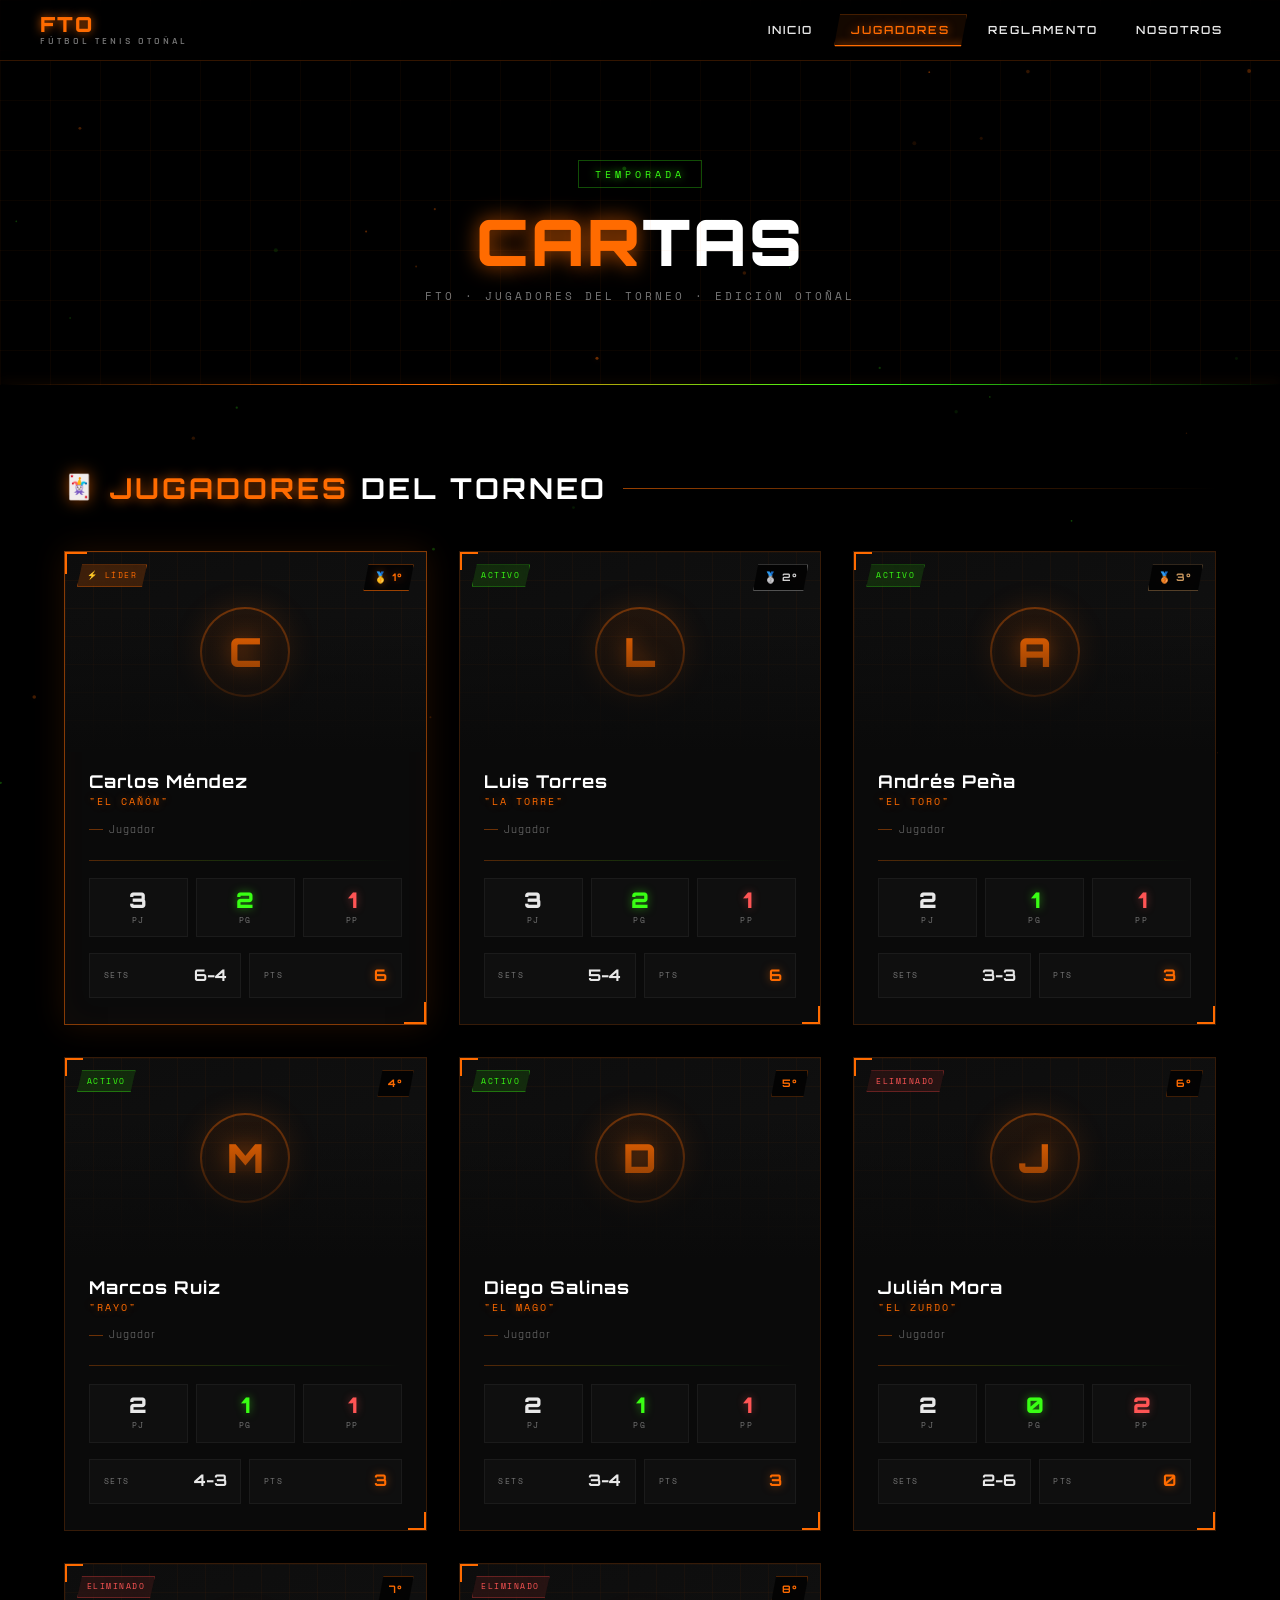
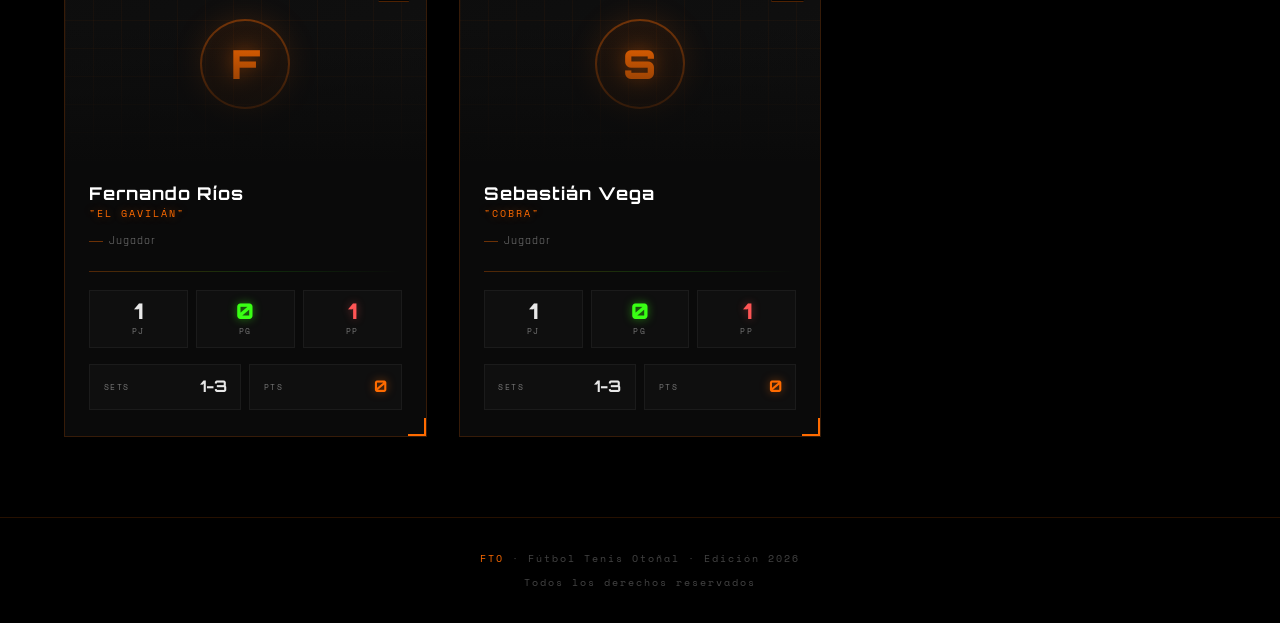
==== commit d75d8a41: "b" ====
--- a/cartas/index.html
+++ b/cartas/index.html
@@ -28,10 +28,10 @@
         <span></span><span></span><span></span>
     </button>
     <ul class="nav-menu" id="nav-menu">
-        <li><a href="/" class="nav-link">Inicio</a></li>
-        <li><a href="/jugadores/"  class="nav-link active">Jugadores</a></li>
-        <li><a href="/reglamento/" class="nav-link">Reglamento</a></li>
-        <li><a href="/nosotros/"   class="nav-link">Nosotros</a></li>
+        <li><a href="./" class="nav-link">Inicio</a></li>
+        <li><a href="./jugadores/"  class="nav-link active">Jugadores</a></li>
+        <li><a href="./reglamento/" class="nav-link">Reglamento</a></li>
+        <li><a href="./nosotros/"   class="nav-link">Nosotros</a></li>
     </ul>
     </nav>
 
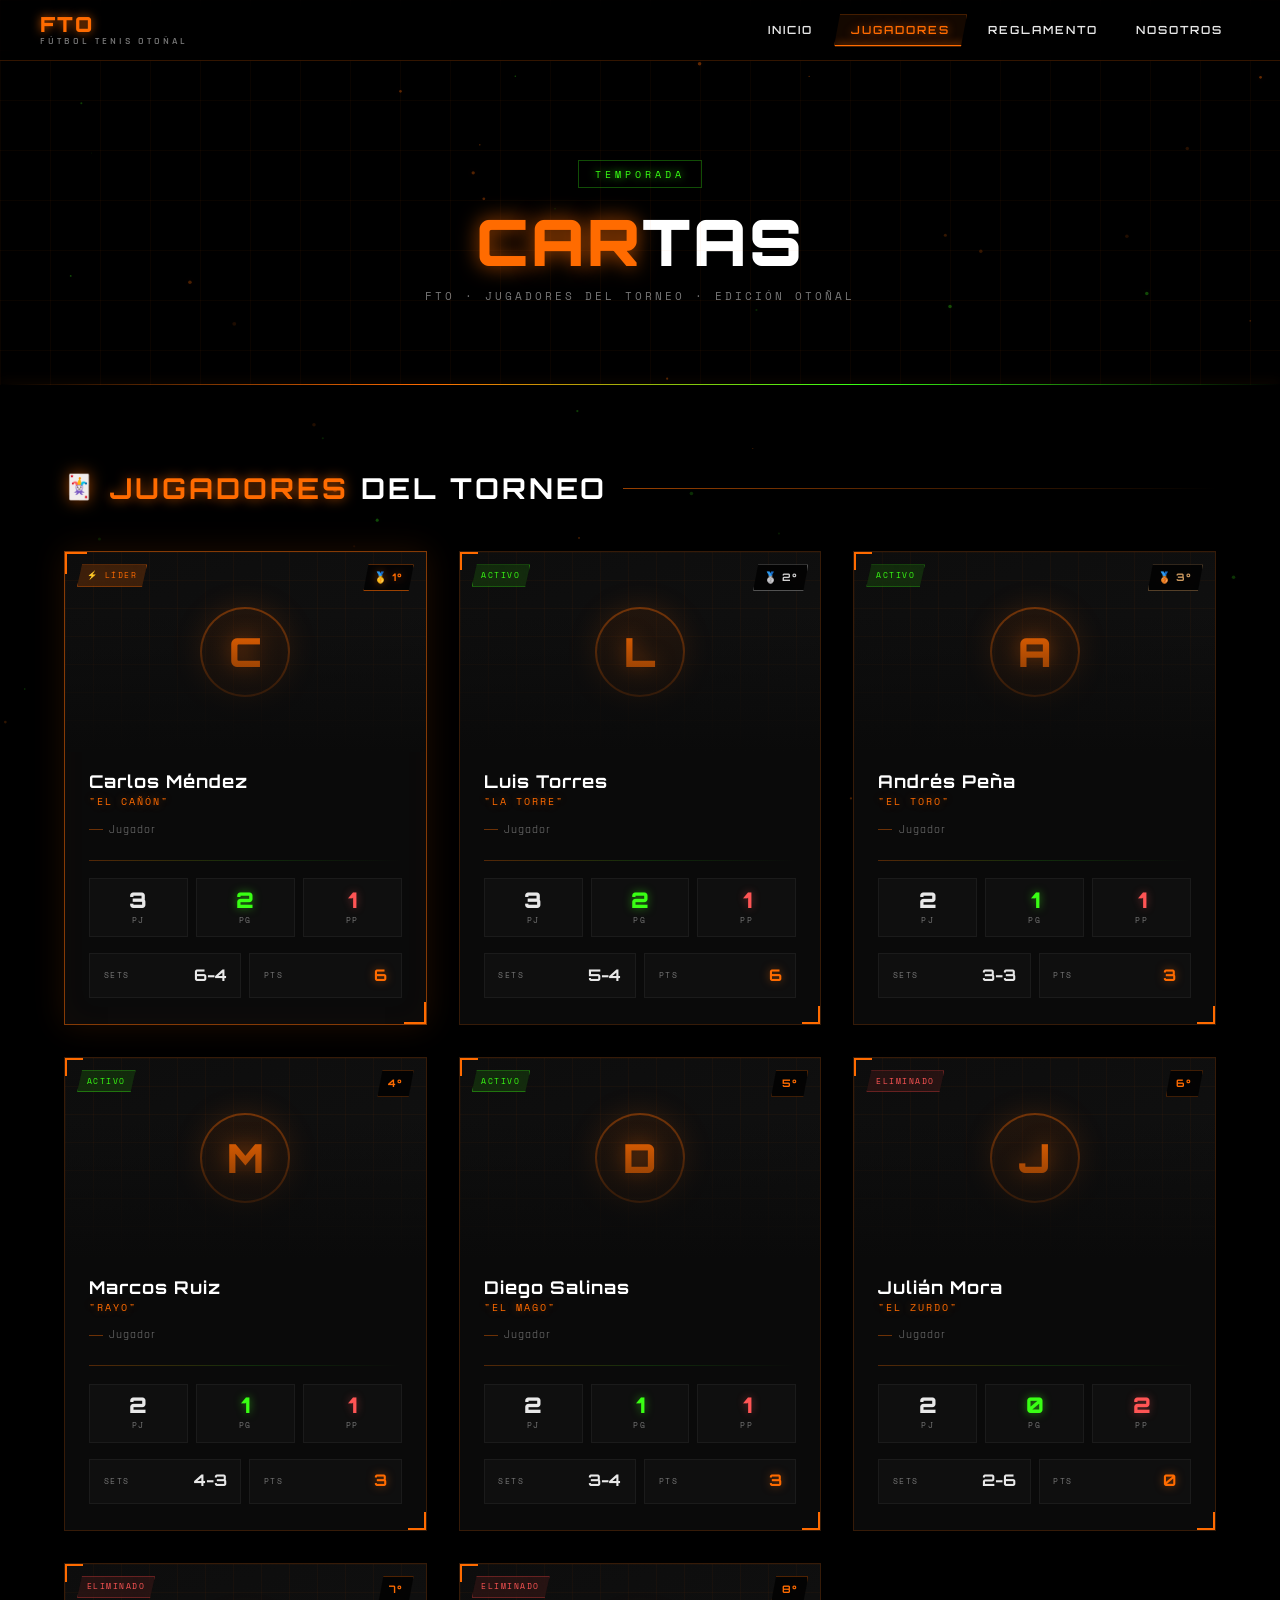
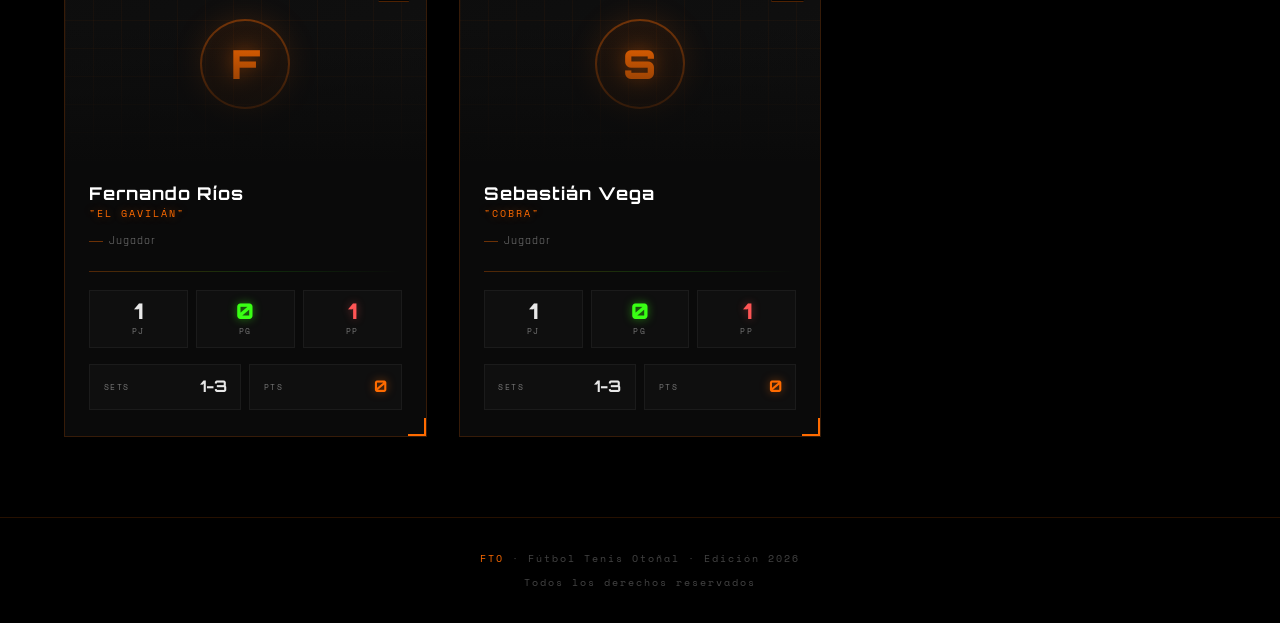
==== commit 3f9fb5ef: "b" ====
--- a/cartas/index.html
+++ b/cartas/index.html
@@ -28,10 +28,10 @@
         <span></span><span></span><span></span>
     </button>
     <ul class="nav-menu" id="nav-menu">
-        <li><a href="./" class="nav-link">Inicio</a></li>
-        <li><a href="./jugadores/"  class="nav-link active">Jugadores</a></li>
-        <li><a href="./reglamento/" class="nav-link">Reglamento</a></li>
-        <li><a href="./nosotros/"   class="nav-link">Nosotros</a></li>
+        <li><a href="../" class="nav-link">Inicio</a></li>
+        <li><a href="../jugadores/"  class="nav-link active">Jugadores</a></li>
+        <li><a href="../reglamento/" class="nav-link">Reglamento</a></li>
+        <li><a href="../nosotros/"   class="nav-link">Nosotros</a></li>
     </ul>
     </nav>
 
